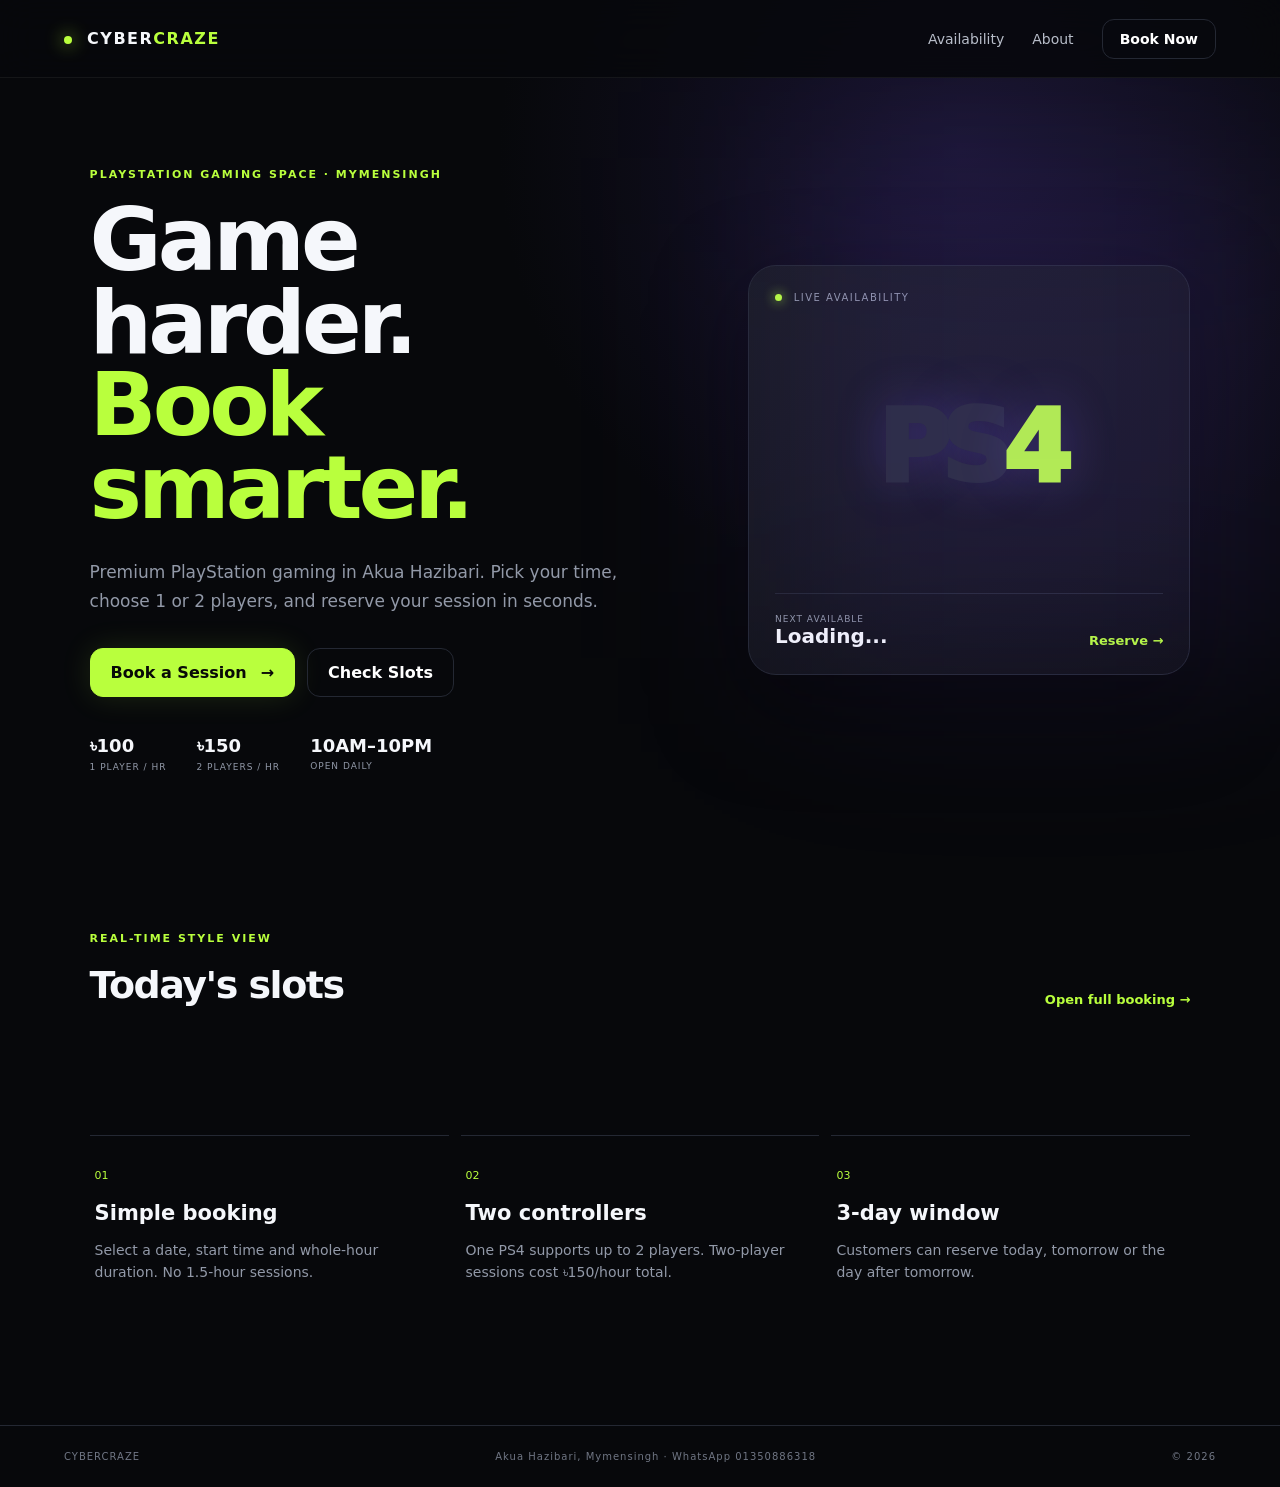
==== index.html @ 1fd8e3d7 "Add files via upload" ====
<!DOCTYPE html>
<html lang="en">
<head>
  <meta charset="UTF-8">
  <meta name="viewport" content="width=device-width, initial-scale=1.0">
  <title>CyberCraze — Gaming Space</title>
  <link rel="stylesheet" href="assets/style.css">
</head>
<body>
  <nav class="nav">
    <a class="brand" href="index.html"><span class="brand-dot"></span> CYBER<span>CRAZE</span></a>
    <div class="nav-links">
      <a href="#availability">Availability</a>
      <a href="#about">About</a>
      <a class="nav-cta" href="booking.html">Book Now</a>
    </div>
  </nav>

  <main>
    <section class="hero">
      <div class="hero-glow"></div>
      <div class="hero-copy">
        <p class="eyebrow">PLAYSTATION GAMING SPACE · MYMENSINGH</p>
        <h1>Game harder.<br><span>Book smarter.</span></h1>
        <p class="hero-text">Premium PlayStation gaming in Akua Hazibari. Pick your time, choose 1 or 2 players, and reserve your session in seconds.</p>
        <div class="hero-actions">
          <a class="btn primary" href="booking.html">Book a Session <span>→</span></a>
          <a class="btn ghost" href="#availability">Check Slots</a>
        </div>
        <div class="mini-stats">
          <div><strong>৳100</strong><small>1 PLAYER / HR</small></div>
          <div><strong>৳150</strong><small>2 PLAYERS / HR</small></div>
          <div><strong>10AM–10PM</strong><small>OPEN DAILY</small></div>
        </div>
      </div>
      <div class="hero-card">
        <div class="card-top"><span class="live-dot"></span> LIVE AVAILABILITY</div>
        <div class="console-art">PS<span>4</span></div>
        <div class="hero-card-bottom">
          <div><small>NEXT AVAILABLE</small><strong id="nextSlot">Loading...</strong></div>
          <a href="booking.html">Reserve →</a>
        </div>
      </div>
    </section>

    <section id="availability" class="section">
      <div class="section-head">
        <div><p class="eyebrow">REAL-TIME STYLE VIEW</p><h2>Today's slots</h2></div>
        <a class="text-link" href="booking.html">Open full booking →</a>
      </div>
      <div id="slotGrid" class="slot-grid"></div>
    </section>

    <section id="about" class="feature-grid">
      <div class="feature">
        <span>01</span><h3>Simple booking</h3><p>Select a date, start time and whole-hour duration. No 1.5-hour sessions.</p>
      </div>
      <div class="feature">
        <span>02</span><h3>Two controllers</h3><p>One PS4 supports up to 2 players. Two-player sessions cost ৳150/hour total.</p>
      </div>
      <div class="feature">
        <span>03</span><h3>3-day window</h3><p>Customers can reserve today, tomorrow or the day after tomorrow.</p>
      </div>
    </section>
  </main>

  <footer><span>CYBERCRAZE</span><span>Akua Hazibari, Mymensingh · WhatsApp 01350886318</span><span>© 2026</span></footer>
  <script src="assets/app.js"></script>
</body>
</html>
---- assets/style.css ----
:root{--bg:#07080b;--panel:#101218;--panel2:#151821;--line:#242833;--text:#f5f7fb;--muted:#9299a8;--accent:#b9ff3d;--accent2:#7d5cff;--danger:#ff5263;--radius:20px}*{box-sizing:border-box}html{scroll-behavior:smooth}body{margin:0;background:radial-gradient(circle at 75% 10%,#17132d 0,transparent 28%),var(--bg);color:var(--text);font-family:Inter,ui-sans-serif,system-ui,-apple-system,Segoe UI,sans-serif}a{text-decoration:none;color:inherit}.nav{height:78px;display:flex;align-items:center;justify-content:space-between;padding:0 clamp(20px,5vw,80px);border-bottom:1px solid rgba(255,255,255,.06);position:sticky;top:0;z-index:10;background:rgba(7,8,11,.82);backdrop-filter:blur(18px)}.brand{font-weight:900;letter-spacing:1.5px}.brand span:not(.brand-dot){color:var(--accent)}.brand-dot{display:inline-block;width:8px;height:8px;background:var(--accent);border-radius:50%;margin-right:8px;box-shadow:0 0 18px var(--accent)}.brand small{color:var(--muted);font-size:9px;margin-left:8px}.nav-links{display:flex;gap:28px;align-items:center;color:#b8bdc9;font-size:14px}.nav-links a:hover{color:#fff}.nav-cta{border:1px solid var(--line);padding:11px 17px;border-radius:12px;font-weight:700;color:#fff}.nav-cta:hover{border-color:#555d6c}.hero{min-height:650px;padding:90px clamp(20px,7vw,110px);display:grid;grid-template-columns:1.15fr .85fr;gap:60px;align-items:center;position:relative;overflow:hidden}.hero-glow{position:absolute;width:500px;height:500px;background:#7d5cff22;filter:blur(100px);right:0;top:80px}.eyebrow{font-size:11px;letter-spacing:2px;color:var(--accent);font-weight:800;margin:0 0 18px}.hero h1,.booking-intro h1{font-size:clamp(48px,7vw,88px);line-height:.94;letter-spacing:-4px;margin:0 0 28px}.hero h1 span,.booking-intro h1 span{color:var(--accent)}.hero-text{max-width:590px;color:var(--muted);font-size:17px;line-height:1.7}.hero-actions{display:flex;gap:12px;margin:32px 0}.btn{display:inline-flex;align-items:center;justify-content:center;gap:14px;border:1px solid var(--line);border-radius:13px;padding:14px 20px;color:#fff;font-weight:800;cursor:pointer;background:transparent}.btn.primary{background:var(--accent);color:#080a07;border-color:var(--accent);box-shadow:0 0 30px #b9ff3d20}.btn.primary:hover{filter:brightness(1.06)}.btn.ghost:hover{background:#fff08}.mini-stats{display:flex;gap:30px;margin-top:38px}.mini-stats div{display:flex;flex-direction:column;gap:5px}.mini-stats strong{font-size:18px}.mini-stats small{font-size:9px;color:var(--muted);letter-spacing:1px}.hero-card{background:linear-gradient(145deg,#181a22,#0d0e13);border:1px solid var(--line);border-radius:28px;padding:26px;min-height:410px;display:flex;flex-direction:column;justify-content:space-between;box-shadow:0 30px 90px #0008}.card-top{font-size:10px;letter-spacing:1.5px;color:var(--muted)}.live-dot{display:inline-block;width:7px;height:7px;background:var(--accent);border-radius:50%;margin-right:7px;box-shadow:0 0 12px var(--accent)}.console-art{height:260px;display:flex;align-items:center;justify-content:center;font-size:100px;font-weight:1000;letter-spacing:-10px;color:#242833;text-shadow:0 0 50px #7d5cff44}.console-art span{color:var(--accent)}.hero-card-bottom{display:flex;justify-content:space-between;align-items:end;border-top:1px solid var(--line);padding-top:20px}.hero-card-bottom small{display:block;color:var(--muted);font-size:9px;letter-spacing:1px}.hero-card-bottom strong{font-size:20px}.hero-card-bottom a,.text-link{color:var(--accent);font-weight:800;font-size:13px}.section{padding:70px clamp(20px,7vw,110px)}.section-head{display:flex;justify-content:space-between;align-items:end;margin-bottom:28px}.section h2,.admin-page h1{font-size:38px;letter-spacing:-1.5px;margin:0}.slot-grid{display:grid;grid-template-columns:repeat(4,1fr);gap:10px}.slot{padding:20px;border:1px solid var(--line);background:var(--panel);border-radius:14px}.slot strong{display:block;margin-bottom:8px}.slot small{color:var(--muted)}.slot.available{border-color:#b9ff3d33}.slot.booked{opacity:.55}.slot-badge{float:right;font-size:9px;text-transform:uppercase;letter-spacing:1px;color:var(--accent)}.booked .slot-badge{color:var(--danger)}.feature-grid{padding:30px clamp(20px,7vw,110px) 100px;display:grid;grid-template-columns:repeat(3,1fr);gap:12px}.feature{border-top:1px solid var(--line);padding:28px 5px}.feature span{color:var(--accent);font-size:11px}.feature h3{font-size:21px;margin:18px 0 8px}.feature p{color:var(--muted);line-height:1.6;font-size:14px}footer{padding:25px clamp(20px,5vw,80px);border-top:1px solid var(--line);display:flex;justify-content:space-between;color:#707684;font-size:10px;letter-spacing:1px}.booking-page{max-width:1180px;margin:auto;padding:75px 24px 100px;display:grid;grid-template-columns:.7fr 1.3fr;gap:70px}.booking-intro p:not(.eyebrow){color:var(--muted);line-height:1.7}.booking-card{background:var(--panel);border:1px solid var(--line);border-radius:24px;padding:28px}.form-section{padding:0 0 27px;margin-bottom:27px;border-bottom:1px solid var(--line)}.form-section>label{display:block;color:#fff;font-weight:800;margin-bottom:15px;font-size:13px}.choice-row{display:flex;flex-wrap:wrap;gap:8px}.choice{padding:11px 15px;background:var(--panel2);border:1px solid var(--line);border-radius:10px;color:#bfc4ce;cursor:pointer}.choice.active{background:#b9ff3d12;border-color:var(--accent);color:var(--accent)}.time-grid{display:grid;grid-template-columns:repeat(4,1fr);gap:8px}.time{padding:12px 5px;border:1px solid var(--line);background:var(--panel2);border-radius:10px;color:#cbd0da;cursor:pointer;text-align:center;font-size:13px}.time.active{border-color:var(--accent);color:var(--accent);background:#b9ff3d12}.time.disabled{opacity:.3;cursor:not-allowed;text-decoration:line-through}.player-options{display:grid;grid-template-columns:1fr 1fr;gap:10px}.player-card{background:var(--panel2);border:1px solid var(--line);border-radius:15px;color:#fff;padding:15px;text-align:left;cursor:pointer}.player-card.active{border-color:var(--accent);background:#b9ff3d0d}.player-card b{font-size:27px;display:block}.player-card span{display:block;color:var(--muted);font-size:12px;margin:2px 0 10px}.player-card strong{font-size:12px}.customer-info{display:grid;gap:10px}.customer-info label{grid-column:1/-1}.customer-info input{background:var(--panel2);border:1px solid var(--line);border-radius:10px;padding:14px;color:#fff;outline:none}.customer-info input:focus{border-color:#687080}.summary{background:#0b0d12;border:1px solid var(--line);border-radius:15px;padding:16px;margin-bottom:12px}.summary div{display:flex;justify-content:space-between;padding:6px 0;color:var(--muted);font-size:13px}.summary strong{color:#fff}.summary .total{border-top:1px solid var(--line);margin-top:8px;padding-top:15px}.summary .total strong{font-size:25px;color:var(--accent)}.full{width:100%}.form-note{color:#737a89;text-align:center;font-size:10px;margin:12px 0 0}.modal{position:fixed;inset:0;background:#000b;display:grid;place-items:center;padding:20px;z-index:20}.modal.hidden{display:none}.modal-card{background:#11131a;border:1px solid var(--line);border-radius:24px;padding:38px;max-width:430px;width:100%;text-align:center}.success-icon{width:58px;height:58px;border-radius:50%;background:#b9ff3d18;color:var(--accent);border:1px solid #b9ff3d55;display:grid;place-items:center;margin:0 auto 20px;font-size:28px}.modal-card h2{font-size:34px;margin:0 0 10px}.modal-card p:not(.eyebrow){color:var(--muted);line-height:1.6}.admin-page{max-width:1350px;margin:auto;padding:55px 24px 100px}.metrics{display:grid;grid-template-columns:repeat(4,1fr);gap:12px;margin:25px 0}.metric,.panel{background:var(--panel);border:1px solid var(--line);border-radius:18px;padding:20px}.metric small{color:var(--muted);font-size:9px;letter-spacing:1px}.metric strong{display:block;font-size:30px;margin-top:12px}.admin-grid{display:grid;grid-template-columns:1fr 1fr;gap:12px}.panel-head{display:flex;justify-content:space-between;align-items:center;margin-bottom:18px}.panel-head h2{font-size:18px;margin:0}.panel-head span{font-size:10px;color:var(--muted)}.admin-slots{display:grid;gap:8px}.admin-slot{display:grid;grid-template-columns:90px 1fr auto;align-items:center;padding:13px;background:var(--panel2);border-radius:10px;border:1px solid var(--line)}.admin-slot small{color:var(--muted)}.admin-slot .status{font-size:10px;color:var(--accent);text-align:right}.admin-slot.booked .status{color:var(--danger)}.booking-list{display:grid;gap:8px}.booking-row{padding:14px;background:var(--panel2);border-radius:10px;border:1px solid var(--line)}.booking-row .top{display:flex;justify-content:space-between}.booking-row strong{font-size:13px}.booking-row small{display:block;color:var(--muted);margin-top:6px}.booking-row .amount{color:var(--accent);font-weight:800}@media(max-width:850px){.hero,.booking-page{grid-template-columns:1fr}.hero{padding-top:55px}.hero-card{min-height:330px}.slot-grid{grid-template-columns:repeat(2,1fr)}.feature-grid{grid-template-columns:1fr}.admin-grid{grid-template-columns:1fr}.metrics{grid-template-columns:repeat(2,1fr)}.nav-links{display:none}.booking-page{gap:35px}.hero h1,.booking-intro h1{letter-spacing:-2.5px}}@media(max-width:480px){.slot-grid{grid-template-columns:1fr}.time-grid{grid-template-columns:repeat(3,1fr)}footer{flex-direction:column;gap:10px}.metrics{grid-template-columns:1fr 1fr}.mini-stats{gap:15px}.mini-stats strong{font-size:15px}}
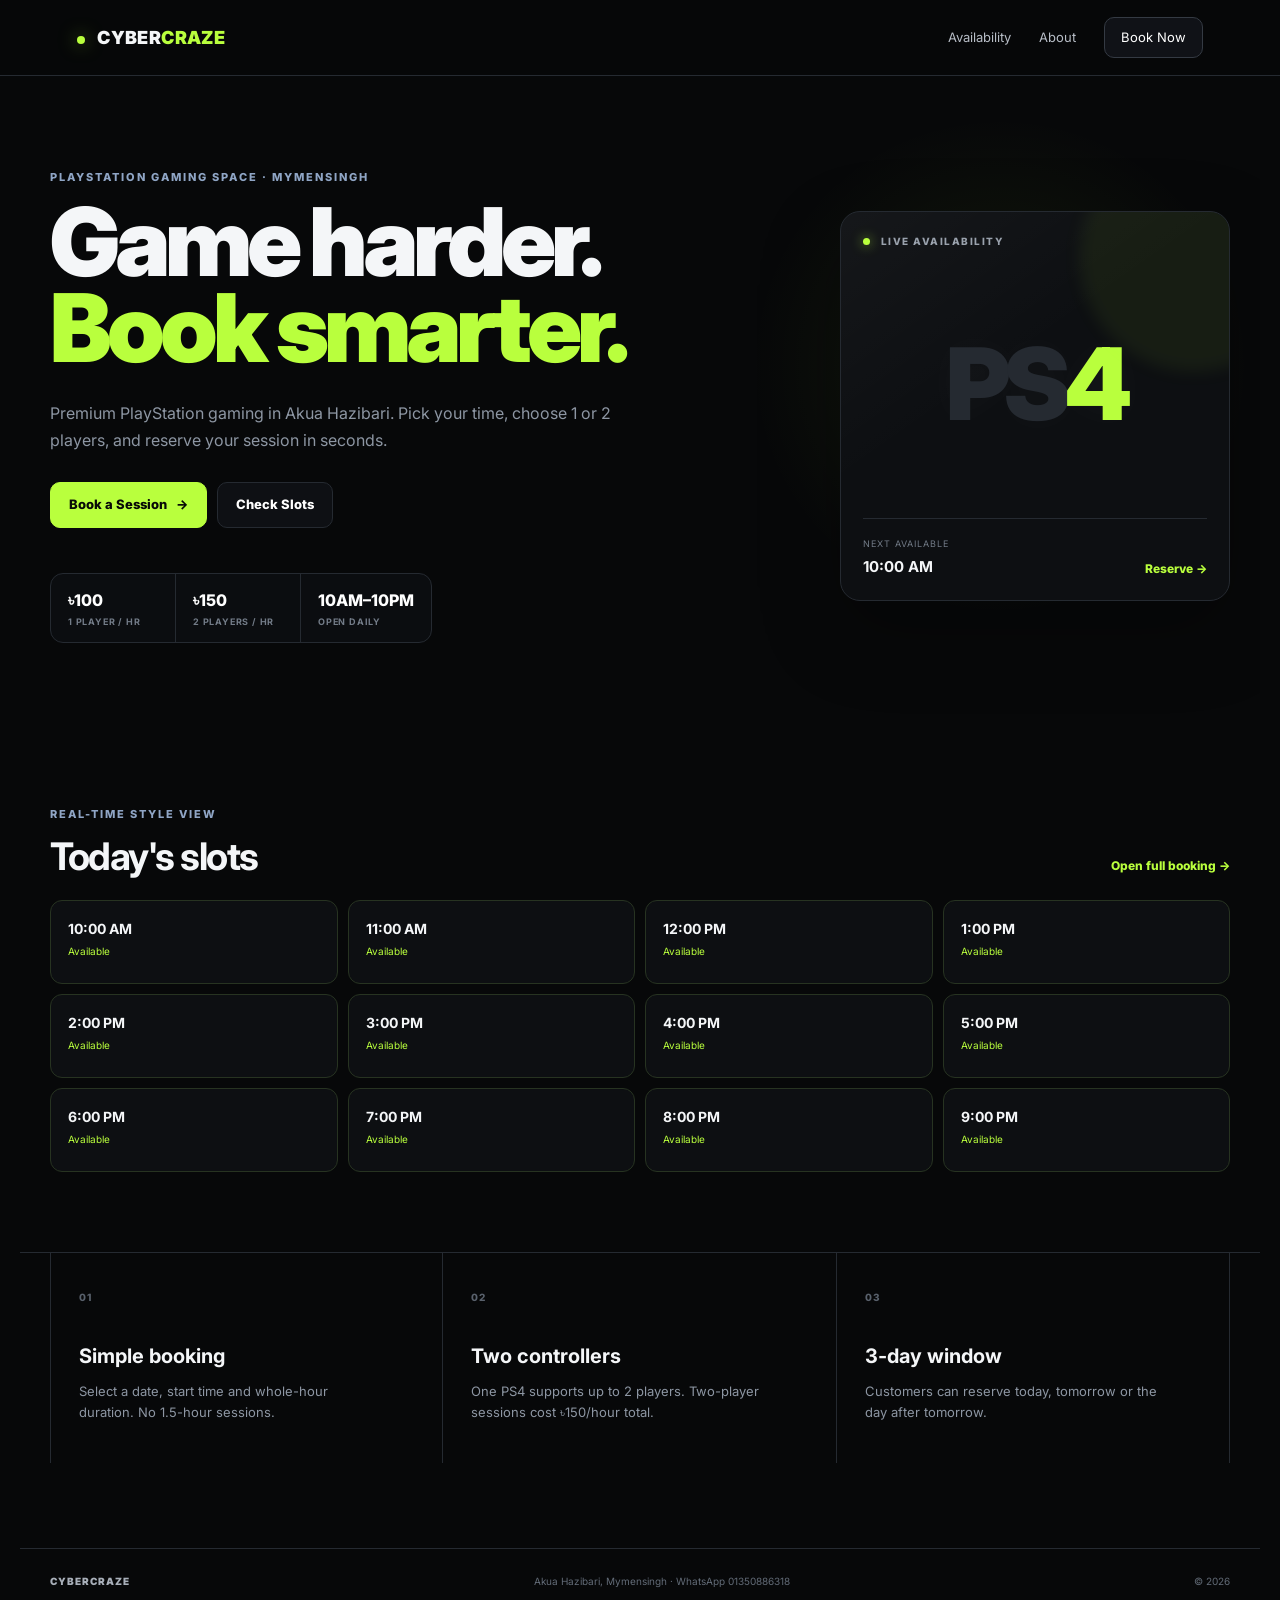
==== commit a67e3361: "Update index.html" ====
--- a/index.html
+++ b/index.html
@@ -67,4 +67,4 @@
   <footer><span>CYBERCRAZE</span><span>Akua Hazibari, Mymensingh · WhatsApp 01350886318</span><span>© 2026</span></footer>
   <script src="assets/app.js"></script>
 </body>
-</html>+</html>
--- a/assets/style.css
+++ b/assets/style.css
@@ -1 +1,495 @@
-:root{--bg:#07080b;--panel:#101218;--panel2:#151821;--line:#242833;--text:#f5f7fb;--muted:#9299a8;--accent:#b9ff3d;--accent2:#7d5cff;--danger:#ff5263;--radius:20px}*{box-sizing:border-box}html{scroll-behavior:smooth}body{margin:0;background:radial-gradient(circle at 75% 10%,#17132d 0,transparent 28%),var(--bg);color:var(--text);font-family:Inter,ui-sans-serif,system-ui,-apple-system,Segoe UI,sans-serif}a{text-decoration:none;color:inherit}.nav{height:78px;display:flex;align-items:center;justify-content:space-between;padding:0 clamp(20px,5vw,80px);border-bottom:1px solid rgba(255,255,255,.06);position:sticky;top:0;z-index:10;background:rgba(7,8,11,.82);backdrop-filter:blur(18px)}.brand{font-weight:900;letter-spacing:1.5px}.brand span:not(.brand-dot){color:var(--accent)}.brand-dot{display:inline-block;width:8px;height:8px;background:var(--accent);border-radius:50%;margin-right:8px;box-shadow:0 0 18px var(--accent)}.brand small{color:var(--muted);font-size:9px;margin-left:8px}.nav-links{display:flex;gap:28px;align-items:center;color:#b8bdc9;font-size:14px}.nav-links a:hover{color:#fff}.nav-cta{border:1px solid var(--line);padding:11px 17px;border-radius:12px;font-weight:700;color:#fff}.nav-cta:hover{border-color:#555d6c}.hero{min-height:650px;padding:90px clamp(20px,7vw,110px);display:grid;grid-template-columns:1.15fr .85fr;gap:60px;align-items:center;position:relative;overflow:hidden}.hero-glow{position:absolute;width:500px;height:500px;background:#7d5cff22;filter:blur(100px);right:0;top:80px}.eyebrow{font-size:11px;letter-spacing:2px;color:var(--accent);font-weight:800;margin:0 0 18px}.hero h1,.booking-intro h1{font-size:clamp(48px,7vw,88px);line-height:.94;letter-spacing:-4px;margin:0 0 28px}.hero h1 span,.booking-intro h1 span{color:var(--accent)}.hero-text{max-width:590px;color:var(--muted);font-size:17px;line-height:1.7}.hero-actions{display:flex;gap:12px;margin:32px 0}.btn{display:inline-flex;align-items:center;justify-content:center;gap:14px;border:1px solid var(--line);border-radius:13px;padding:14px 20px;color:#fff;font-weight:800;cursor:pointer;background:transparent}.btn.primary{background:var(--accent);color:#080a07;border-color:var(--accent);box-shadow:0 0 30px #b9ff3d20}.btn.primary:hover{filter:brightness(1.06)}.btn.ghost:hover{background:#fff08}.mini-stats{display:flex;gap:30px;margin-top:38px}.mini-stats div{display:flex;flex-direction:column;gap:5px}.mini-stats strong{font-size:18px}.mini-stats small{font-size:9px;color:var(--muted);letter-spacing:1px}.hero-card{background:linear-gradient(145deg,#181a22,#0d0e13);border:1px solid var(--line);border-radius:28px;padding:26px;min-height:410px;display:flex;flex-direction:column;justify-content:space-between;box-shadow:0 30px 90px #0008}.card-top{font-size:10px;letter-spacing:1.5px;color:var(--muted)}.live-dot{display:inline-block;width:7px;height:7px;background:var(--accent);border-radius:50%;margin-right:7px;box-shadow:0 0 12px var(--accent)}.console-art{height:260px;display:flex;align-items:center;justify-content:center;font-size:100px;font-weight:1000;letter-spacing:-10px;color:#242833;text-shadow:0 0 50px #7d5cff44}.console-art span{color:var(--accent)}.hero-card-bottom{display:flex;justify-content:space-between;align-items:end;border-top:1px solid var(--line);padding-top:20px}.hero-card-bottom small{display:block;color:var(--muted);font-size:9px;letter-spacing:1px}.hero-card-bottom strong{font-size:20px}.hero-card-bottom a,.text-link{color:var(--accent);font-weight:800;font-size:13px}.section{padding:70px clamp(20px,7vw,110px)}.section-head{display:flex;justify-content:space-between;align-items:end;margin-bottom:28px}.section h2,.admin-page h1{font-size:38px;letter-spacing:-1.5px;margin:0}.slot-grid{display:grid;grid-template-columns:repeat(4,1fr);gap:10px}.slot{padding:20px;border:1px solid var(--line);background:var(--panel);border-radius:14px}.slot strong{display:block;margin-bottom:8px}.slot small{color:var(--muted)}.slot.available{border-color:#b9ff3d33}.slot.booked{opacity:.55}.slot-badge{float:right;font-size:9px;text-transform:uppercase;letter-spacing:1px;color:var(--accent)}.booked .slot-badge{color:var(--danger)}.feature-grid{padding:30px clamp(20px,7vw,110px) 100px;display:grid;grid-template-columns:repeat(3,1fr);gap:12px}.feature{border-top:1px solid var(--line);padding:28px 5px}.feature span{color:var(--accent);font-size:11px}.feature h3{font-size:21px;margin:18px 0 8px}.feature p{color:var(--muted);line-height:1.6;font-size:14px}footer{padding:25px clamp(20px,5vw,80px);border-top:1px solid var(--line);display:flex;justify-content:space-between;color:#707684;font-size:10px;letter-spacing:1px}.booking-page{max-width:1180px;margin:auto;padding:75px 24px 100px;display:grid;grid-template-columns:.7fr 1.3fr;gap:70px}.booking-intro p:not(.eyebrow){color:var(--muted);line-height:1.7}.booking-card{background:var(--panel);border:1px solid var(--line);border-radius:24px;padding:28px}.form-section{padding:0 0 27px;margin-bottom:27px;border-bottom:1px solid var(--line)}.form-section>label{display:block;color:#fff;font-weight:800;margin-bottom:15px;font-size:13px}.choice-row{display:flex;flex-wrap:wrap;gap:8px}.choice{padding:11px 15px;background:var(--panel2);border:1px solid var(--line);border-radius:10px;color:#bfc4ce;cursor:pointer}.choice.active{background:#b9ff3d12;border-color:var(--accent);color:var(--accent)}.time-grid{display:grid;grid-template-columns:repeat(4,1fr);gap:8px}.time{padding:12px 5px;border:1px solid var(--line);background:var(--panel2);border-radius:10px;color:#cbd0da;cursor:pointer;text-align:center;font-size:13px}.time.active{border-color:var(--accent);color:var(--accent);background:#b9ff3d12}.time.disabled{opacity:.3;cursor:not-allowed;text-decoration:line-through}.player-options{display:grid;grid-template-columns:1fr 1fr;gap:10px}.player-card{background:var(--panel2);border:1px solid var(--line);border-radius:15px;color:#fff;padding:15px;text-align:left;cursor:pointer}.player-card.active{border-color:var(--accent);background:#b9ff3d0d}.player-card b{font-size:27px;display:block}.player-card span{display:block;color:var(--muted);font-size:12px;margin:2px 0 10px}.player-card strong{font-size:12px}.customer-info{display:grid;gap:10px}.customer-info label{grid-column:1/-1}.customer-info input{background:var(--panel2);border:1px solid var(--line);border-radius:10px;padding:14px;color:#fff;outline:none}.customer-info input:focus{border-color:#687080}.summary{background:#0b0d12;border:1px solid var(--line);border-radius:15px;padding:16px;margin-bottom:12px}.summary div{display:flex;justify-content:space-between;padding:6px 0;color:var(--muted);font-size:13px}.summary strong{color:#fff}.summary .total{border-top:1px solid var(--line);margin-top:8px;padding-top:15px}.summary .total strong{font-size:25px;color:var(--accent)}.full{width:100%}.form-note{color:#737a89;text-align:center;font-size:10px;margin:12px 0 0}.modal{position:fixed;inset:0;background:#000b;display:grid;place-items:center;padding:20px;z-index:20}.modal.hidden{display:none}.modal-card{background:#11131a;border:1px solid var(--line);border-radius:24px;padding:38px;max-width:430px;width:100%;text-align:center}.success-icon{width:58px;height:58px;border-radius:50%;background:#b9ff3d18;color:var(--accent);border:1px solid #b9ff3d55;display:grid;place-items:center;margin:0 auto 20px;font-size:28px}.modal-card h2{font-size:34px;margin:0 0 10px}.modal-card p:not(.eyebrow){color:var(--muted);line-height:1.6}.admin-page{max-width:1350px;margin:auto;padding:55px 24px 100px}.metrics{display:grid;grid-template-columns:repeat(4,1fr);gap:12px;margin:25px 0}.metric,.panel{background:var(--panel);border:1px solid var(--line);border-radius:18px;padding:20px}.metric small{color:var(--muted);font-size:9px;letter-spacing:1px}.metric strong{display:block;font-size:30px;margin-top:12px}.admin-grid{display:grid;grid-template-columns:1fr 1fr;gap:12px}.panel-head{display:flex;justify-content:space-between;align-items:center;margin-bottom:18px}.panel-head h2{font-size:18px;margin:0}.panel-head span{font-size:10px;color:var(--muted)}.admin-slots{display:grid;gap:8px}.admin-slot{display:grid;grid-template-columns:90px 1fr auto;align-items:center;padding:13px;background:var(--panel2);border-radius:10px;border:1px solid var(--line)}.admin-slot small{color:var(--muted)}.admin-slot .status{font-size:10px;color:var(--accent);text-align:right}.admin-slot.booked .status{color:var(--danger)}.booking-list{display:grid;gap:8px}.booking-row{padding:14px;background:var(--panel2);border-radius:10px;border:1px solid var(--line)}.booking-row .top{display:flex;justify-content:space-between}.booking-row strong{font-size:13px}.booking-row small{display:block;color:var(--muted);margin-top:6px}.booking-row .amount{color:var(--accent);font-weight:800}@media(max-width:850px){.hero,.booking-page{grid-template-columns:1fr}.hero{padding-top:55px}.hero-card{min-height:330px}.slot-grid{grid-template-columns:repeat(2,1fr)}.feature-grid{grid-template-columns:1fr}.admin-grid{grid-template-columns:1fr}.metrics{grid-template-columns:repeat(2,1fr)}.nav-links{display:none}.booking-page{gap:35px}.hero h1,.booking-intro h1{letter-spacing:-2.5px}}@media(max-width:480px){.slot-grid{grid-template-columns:1fr}.time-grid{grid-template-columns:repeat(3,1fr)}footer{flex-direction:column;gap:10px}.metrics{grid-template-columns:1fr 1fr}.mini-stats{gap:15px}.mini-stats strong{font-size:15px}}
+@import url('https://fonts.googleapis.com/css2?family=Inter:wght@400;500;600;700;800;900&display=swap');
+
+:root{
+  --bg:#070809;
+  --panel:#0d0f12;
+  --panel2:#111419;
+  --line:#252a31;
+  --text:#f4f6f8;
+  --muted:#8d96a3;
+  --accent:#b9ff3d;
+}
+
+*{box-sizing:border-box}
+html{scroll-behavior:smooth}
+body{
+  margin:0;
+  background:var(--bg);
+  color:var(--text);
+  font-family:Inter,system-ui,-apple-system,BlinkMacSystemFont,"Segoe UI",sans-serif;
+  line-height:1.5;
+}
+a{color:inherit;text-decoration:none}
+button,input{font:inherit}
+
+/* NAV */
+.nav{
+  height:76px;
+  padding:0 6%;
+  display:flex;
+  align-items:center;
+  justify-content:space-between;
+  border-bottom:1px solid var(--line);
+  background:rgba(7,8,9,.90);
+  position:sticky;
+  top:0;
+  z-index:50;
+  backdrop-filter:blur(14px);
+}
+.brand{
+  font-size:18px;
+  font-weight:900;
+  letter-spacing:.4px;
+}
+.brand span:not(.brand-dot){color:var(--accent)}
+.brand-dot{
+  display:inline-block;
+  width:8px;height:8px;
+  background:var(--accent);
+  border-radius:50%;
+  margin-right:8px;
+  box-shadow:0 0 18px rgba(185,255,61,.55);
+}
+.nav-links{
+  display:flex;
+  align-items:center;
+  gap:28px;
+  font-size:13px;
+  color:#b7bdc6;
+}
+.nav-links a:not(.nav-cta):hover{color:#fff}
+.nav-cta{
+  padding:10px 16px;
+  border:1px solid #343a43;
+  border-radius:10px;
+  color:#fff!important;
+  background:#101217;
+}
+
+/* HERO */
+.hero{
+  max-width:1240px;
+  min-height:650px;
+  margin:0 auto;
+  padding:85px 30px 75px;
+  display:grid;
+  grid-template-columns:minmax(0,1fr) 390px;
+  gap:70px;
+  align-items:center;
+  position:relative;
+  overflow:hidden;
+}
+.hero-glow{
+  position:absolute;
+  width:520px;height:520px;
+  right:0;top:30px;
+  background:radial-gradient(circle,rgba(185,255,61,.08),transparent 68%);
+  pointer-events:none;
+}
+.hero-copy{position:relative;z-index:1}
+.eyebrow{
+  margin:0 0 14px;
+  color:#8fa5c5;
+  font-size:11px;
+  line-height:1.5;
+  letter-spacing:2px;
+  font-weight:800;
+}
+.hero h1{
+  margin:0;
+  font-size:clamp(58px,7.4vw,96px);
+  line-height:.91;
+  letter-spacing:-5px;
+  font-weight:900;
+  max-width:760px;
+}
+.hero h1 span{color:var(--accent)}
+.hero-text{
+  max-width:620px;
+  margin:28px 0 0;
+  color:var(--muted);
+  font-size:16px;
+  line-height:1.7;
+}
+.hero-actions{
+  display:flex;
+  gap:10px;
+  margin-top:28px;
+}
+.btn{
+  display:inline-flex;
+  align-items:center;
+  justify-content:center;
+  gap:9px;
+  min-height:46px;
+  padding:12px 18px;
+  border:1px solid var(--line);
+  border-radius:10px;
+  font-size:13px;
+  font-weight:800;
+  transition:.2s ease;
+}
+.btn.primary{
+  color:#080a07;
+  background:var(--accent);
+  border-color:var(--accent);
+}
+.btn.primary:hover{
+  transform:translateY(-2px);
+  box-shadow:0 12px 35px rgba(185,255,61,.16);
+}
+.btn.ghost{
+  background:#0e1014;
+  color:#fff;
+}
+.btn.ghost:hover{border-color:#505762}
+
+/* MINI STATS */
+.mini-stats{
+  display:flex;
+  gap:0;
+  margin-top:45px;
+  width:max-content;
+  max-width:100%;
+  border:1px solid var(--line);
+  border-radius:13px;
+  overflow:hidden;
+  background:#0b0d10;
+}
+.mini-stats>div{
+  min-width:125px;
+  padding:14px 17px;
+  border-right:1px solid var(--line);
+}
+.mini-stats>div:last-child{border-right:0}
+.mini-stats strong{
+  display:block;
+  color:#fff;
+  font-size:16px;
+  font-weight:800;
+}
+.mini-stats small{
+  display:block;
+  margin-top:3px;
+  color:#737c88;
+  font-size:9px;
+  letter-spacing:.8px;
+  font-weight:700;
+}
+
+/* HERO AVAILABILITY CARD */
+.hero-card{
+  min-height:390px;
+  padding:22px;
+  border:1px solid var(--line);
+  border-radius:20px;
+  background:
+    linear-gradient(145deg,rgba(255,255,255,.035),transparent 42%),
+    #0d0f12;
+  display:flex;
+  flex-direction:column;
+  justify-content:space-between;
+  position:relative;
+  overflow:hidden;
+  box-shadow:0 30px 80px rgba(0,0,0,.28);
+}
+.hero-card:after{
+  content:"";
+  position:absolute;
+  width:230px;height:230px;
+  right:-80px;top:-70px;
+  border-radius:50%;
+  background:rgba(185,255,61,.06);
+  filter:blur(8px);
+}
+.card-top{
+  color:#9aa2ad;
+  font-size:10px;
+  font-weight:800;
+  letter-spacing:1.5px;
+  position:relative;
+  z-index:2;
+}
+.live-dot{
+  display:inline-block;
+  width:7px;height:7px;
+  margin-right:7px;
+  border-radius:50%;
+  background:var(--accent);
+  box-shadow:0 0 12px rgba(185,255,61,.7);
+}
+.console-art{
+  align-self:center;
+  font-size:100px;
+  line-height:1;
+  font-weight:900;
+  letter-spacing:-8px;
+  color:#252a31;
+  text-shadow:0 0 35px rgba(255,255,255,.03);
+}
+.console-art span{color:var(--accent)}
+.hero-card-bottom{
+  display:flex;
+  align-items:end;
+  justify-content:space-between;
+  gap:15px;
+  padding-top:18px;
+  border-top:1px solid var(--line);
+  position:relative;
+  z-index:2;
+}
+.hero-card-bottom small{
+  display:block;
+  color:#737c88;
+  font-size:9px;
+  letter-spacing:1px;
+}
+.hero-card-bottom strong{
+  display:block;
+  margin-top:5px;
+  font-size:15px;
+}
+.hero-card-bottom a{
+  color:var(--accent);
+  font-size:12px;
+  font-weight:800;
+}
+
+/* SECTIONS */
+.section{
+  max-width:1240px;
+  margin:0 auto;
+  padding:80px 30px;
+}
+.section-head{
+  display:flex;
+  align-items:end;
+  justify-content:space-between;
+  gap:20px;
+  margin-bottom:25px;
+}
+.section-head h2{
+  margin:5px 0 0;
+  font-size:38px;
+  line-height:1;
+  letter-spacing:-1.5px;
+}
+.text-link{
+  color:var(--accent);
+  font-size:12px;
+  font-weight:800;
+}
+
+/* SLOT GRID */
+.slot-grid{
+  display:grid;
+  grid-template-columns:repeat(4,1fr);
+  gap:10px;
+}
+.slot{
+  padding:17px;
+  min-height:84px;
+  border:1px solid var(--line);
+  border-radius:12px;
+  background:var(--panel);
+}
+.slot strong{
+  display:block;
+  font-size:14px;
+}
+.slot small{
+  display:block;
+  margin-top:5px;
+  color:var(--muted);
+  font-size:10px;
+}
+.slot.open{border-color:#273321}
+.slot.open small{color:var(--accent)}
+.slot.booked{opacity:.48}
+
+/* FEATURES */
+.feature-grid{
+  max-width:1240px;
+  margin:0 auto;
+  padding:0 30px 85px;
+  display:grid;
+  grid-template-columns:repeat(3,1fr);
+  border-top:1px solid var(--line);
+}
+.feature{
+  min-height:210px;
+  padding:30px 28px;
+  border-right:1px solid var(--line);
+}
+.feature:first-child{border-left:1px solid var(--line)}
+.feature span{
+  color:#59616c;
+  font-size:10px;
+  font-weight:800;
+  letter-spacing:1px;
+}
+.feature h3{
+  margin:34px 0 10px;
+  font-size:20px;
+}
+.feature p{
+  margin:0;
+  max-width:300px;
+  color:var(--muted);
+  font-size:13px;
+  line-height:1.65;
+}
+
+/* FOOTER */
+footer{
+  max-width:1240px;
+  margin:0 auto;
+  padding:25px 30px 35px;
+  border-top:1px solid var(--line);
+  display:flex;
+  justify-content:space-between;
+  gap:20px;
+  color:#626b77;
+  font-size:10px;
+}
+footer span:first-child{
+  color:#a8afb9;
+  font-weight:900;
+  letter-spacing:1px;
+}
+
+/* BOOKING PAGE / ADMIN SUPPORT */
+.booking-page,.admin-page,.login-page{
+  max-width:1100px;
+  margin:auto;
+  padding:70px 24px;
+}
+.booking-intro{text-align:center;margin-bottom:42px}
+.booking-intro h1{
+  margin:10px 0 15px;
+  font-size:clamp(48px,7vw,76px);
+  line-height:.95;
+  letter-spacing:-4px;
+}
+.booking-intro h1 span{color:var(--accent)}
+.booking-intro p{color:var(--muted)}
+.booking-card,.panel,.metric,.login-card{
+  background:var(--panel);
+  border:1px solid var(--line);
+  border-radius:18px;
+}
+.booking-card{padding:28px;max-width:800px;margin:auto}
+.form-section{padding:21px 0;border-bottom:1px solid var(--line)}
+.form-section>label{
+  display:block;
+  margin-bottom:13px;
+  color:var(--muted);
+  font-size:10px;
+  font-weight:800;
+  letter-spacing:1.5px;
+}
+.choice-row{display:flex;flex-wrap:wrap;gap:8px}
+.choice,.time,.player-card{
+  border:1px solid var(--line);
+  border-radius:10px;
+  background:var(--panel2);
+  color:#fff;
+  padding:11px 14px;
+}
+.choice.active,.time.active,.player-card.active{
+  color:var(--accent);
+  border-color:var(--accent);
+  background:rgba(185,255,61,.07);
+}
+.time-grid{display:grid;grid-template-columns:repeat(4,1fr);gap:8px}
+.player-options{display:grid;grid-template-columns:1fr 1fr;gap:9px}
+.player-card{text-align:left}
+.customer-info{display:grid;gap:10px}
+.customer-info input,.login-card input{
+  width:100%;
+  padding:13px;
+  border:1px solid var(--line);
+  border-radius:10px;
+  background:var(--panel2);
+  color:#fff;
+  outline:none;
+}
+.summary{
+  margin:22px 0;
+  padding:17px;
+  display:grid;
+  grid-template-columns:1fr 1fr 1fr;
+  gap:10px;
+  border:1px solid var(--line);
+  border-radius:13px;
+  background:var(--panel2);
+}
+.summary span{display:block;color:var(--muted);font-size:10px}
+.summary strong{font-size:15px}
+.summary .total{text-align:right}
+.summary .total strong{font-size:23px;color:var(--accent)}
+.form-note{text-align:center;color:var(--muted);font-size:11px;min-height:18px}
+.full{width:100%}
+.modal{position:fixed;inset:0;display:grid;place-items:center;padding:20px;background:rgba(0,0,0,.78);z-index:100}
+.modal.hidden{display:none}
+.modal-card{width:min(440px,100%);padding:30px;text-align:center;background:var(--panel);border:1px solid var(--line);border-radius:20px}
+.success-icon{width:58px;height:58px;margin:0 auto 18px;border-radius:50%;display:grid;place-items:center;background:var(--accent);color:#080a07;font-weight:900;font-size:27px}
+.login-page{min-height:calc(100vh - 76px);display:grid;place-items:center}
+.login-card{width:min(430px,100%);padding:35px}
+.login-mark{width:52px;height:52px;display:grid;place-items:center;margin-bottom:20px;background:var(--accent);color:#080a07;border-radius:14px;font-weight:900}
+.login-card h1{font-size:38px;letter-spacing:-1.5px;margin:5px 0}
+.login-sub{color:var(--muted)}
+.login-card label{display:block;margin:16px 0 7px;font-size:11px;font-weight:800}
+.login-error{color:#ff5263;min-height:18px;font-size:12px}
+.metrics{display:grid;grid-template-columns:repeat(4,1fr);gap:10px}
+.metric{padding:19px}
+.metric small{color:var(--muted);font-size:9px}
+.metric strong{display:block;margin-top:8px;font-size:28px}
+.admin-grid{display:grid;grid-template-columns:1fr 1fr;gap:10px;margin-top:10px}
+.panel{padding:20px}
+.panel-head{display:flex;justify-content:space-between;align-items:center}
+.panel-head h2{margin:0 0 12px;font-size:18px}
+.panel-head span{color:var(--muted);font-size:10px}
+.admin-slot,.booking-row{
+  padding:12px;
+  margin:6px 0;
+  background:var(--panel2);
+  border:1px solid var(--line);
+  border-radius:9px;
+}
+.admin-slot{display:grid;grid-template-columns:78px 1fr auto;gap:10px}
+.admin-slot small,.booking-row small{color:var(--muted)}
+.status{color:var(--accent);font-size:9px;font-weight:800}
+.booked .status{color:#ff5263}
+.top{display:flex;justify-content:space-between}
+.amount{color:var(--accent);font-weight:800}
+
+/* MOBILE */
+@media(max-width:900px){
+  .hero{grid-template-columns:1fr;gap:35px;min-height:auto;padding-top:65px}
+  .hero-card{max-width:520px;width:100%}
+  .slot-grid{grid-template-columns:repeat(2,1fr)}
+  .admin-grid{grid-template-columns:1fr}
+  .metrics{grid-template-columns:1fr 1fr}
+}
+@media(max-width:620px){
+  .nav{padding:0 18px}
+  .nav-links{gap:10px}
+  .nav-links a:not(.nav-cta){display:none}
+  .hero,.section{padding-left:18px;padding-right:18px}
+  .hero h1{font-size:58px;letter-spacing:-3px}
+  .hero-actions{flex-direction:column;align-items:stretch}
+  .mini-stats{width:100%;display:grid;grid-template-columns:1fr 1fr}
+  .mini-stats>div{min-width:0}
+  .mini-stats>div:last-child{grid-column:1/-1;border-top:1px solid var(--line)}
+  .slot-grid{grid-template-columns:1fr}
+  .feature-grid{grid-template-columns:1fr;padding:0 18px 55px}
+  .feature,.feature:first-child{border-left:1px solid var(--line);border-right:1px solid var(--line);border-bottom:1px solid var(--line)}
+  .feature{min-height:auto}
+  footer{padding-left:18px;padding-right:18px;flex-direction:column}
+  .time-grid{grid-template-columns:1fr 1fr}
+  .player-options{grid-template-columns:1fr}
+  .summary{grid-template-columns:1fr 1fr}
+  .summary .total{text-align:left;grid-column:1/-1}
+  .metrics{grid-template-columns:1fr 1fr}
+}
